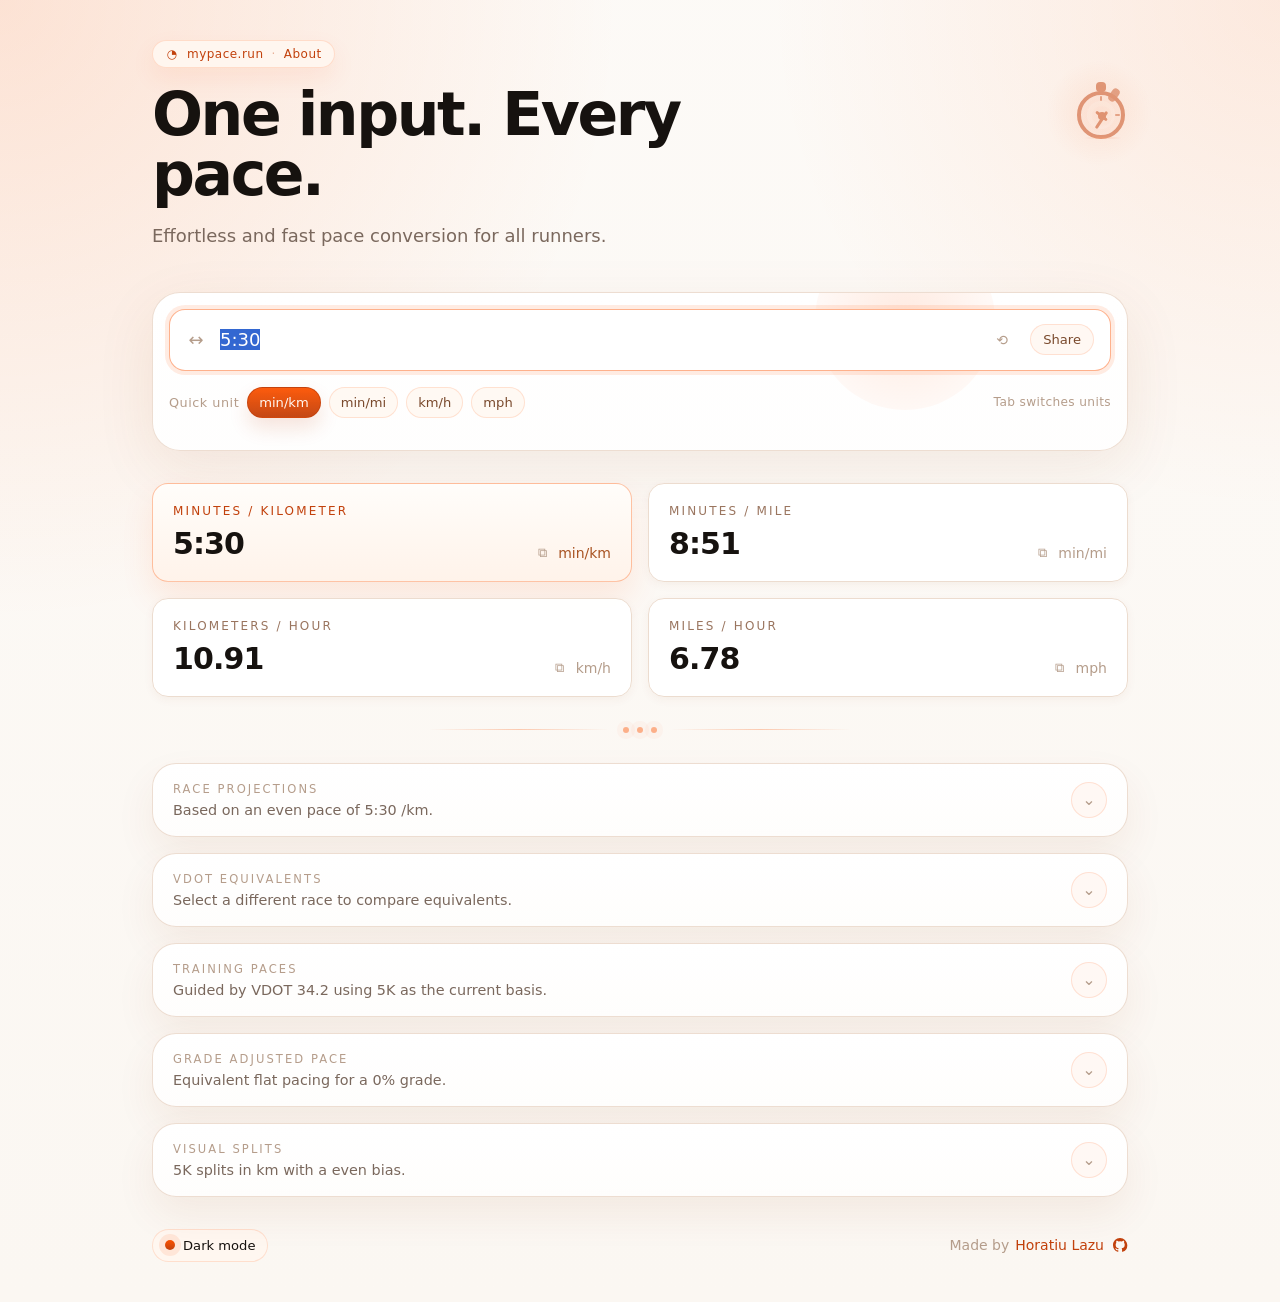
==== index.html @ eaee78c1 "Add some code sanity to the vibecoded app" ====
<!DOCTYPE html>
<html lang="en">
<head>
  <meta charset="UTF-8" />
  <meta name="viewport" content="width=device-width, initial-scale=1.0" />
  <link rel="icon" href="icon.svg" type="image/svg+xml" />
  <link rel="apple-touch-icon" href="icon.svg" />
  <title>mypace.run | Fast, Simple Pace, VDOT, GAP, Splits</title>
  <meta name="description" content="mypace.run is a fast, simple running pace converter with minimal clicks. Instantly calculate min/km, min/mi, km/h, mph, race predictions, VDOT equivalents, grade-adjusted pace, and visual splits." />
  <meta name="keywords" content="mypace.run, running pace converter, pace calculator, vdot calculator, grade adjusted pace, race splits calculator, running speed converter, 5k pace calculator, marathon pace calculator" />
  <meta name="robots" content="index, follow" />
  <meta name="theme-color" content="#fafafa" />
  <meta name="application-name" content="mypace.run" />
  <meta property="og:type" content="website" />
  <meta property="og:title" content="mypace.run | Fast, Simple Pace, VDOT, GAP, Splits" />
  <meta property="og:description" content="mypace.run is a fast, simple running tool with minimal clicks for pace conversion, race predictions, VDOT, grade-adjusted pace, and split tables." />
  <meta property="og:site_name" content="mypace.run" />
  <meta name="twitter:card" content="summary" />
  <meta name="twitter:title" content="mypace.run | Fast, Simple Pace, VDOT, GAP, Splits" />
  <meta name="twitter:description" content="mypace.run is a fast, simple running pace site with minimal clicks for conversions, race predictions, VDOT, grade-adjusted pace, and splits." />
  <script async src="https://www.googletagmanager.com/gtag/js?id=G-VDV3MJDH3T"></script>
  <script>
    window.dataLayer = window.dataLayer || [];
    function gtag(){dataLayer.push(arguments);}
    gtag('js', new Date());

    gtag('config', 'G-VDV3MJDH3T');
  </script>
  <script type="application/ld+json">
    {
      "@context": "https://schema.org",
      "@type": "WebApplication",
      "name": "mypace.run",
      "applicationCategory": "SportsApplication",
      "operatingSystem": "Any",
      "description": "mypace.run is a fast, simple running pace site with minimal clicks for converting pace and speed, projecting race times, comparing VDOT, calculating grade-adjusted pace, and viewing splits.",
      "offers": {
        "@type": "Offer",
        "price": "0",
        "priceCurrency": "USD"
      }
    }
  </script>
    <link rel="stylesheet" href="styles/index.css" />

</head>
<body>
  <div class="page">
    <div class="hero">
      <div class="hero-brand" aria-hidden="true">
        <div class="stopwatch-logo">
          <span class="stopwatch-ring"></span>
          <span class="stopwatch-crown"></span>
          <span class="stopwatch-button"></span>
          <span class="stopwatch-tick"></span>
          <span class="stopwatch-tick" style="transform: rotate(90deg);"></span>
          <span class="stopwatch-hand-long"></span>
          <span class="stopwatch-hand-short"></span>
          <span class="stopwatch-center"></span>
          <span class="stopwatch-base"></span>
        </div>
      </div>

      <div class="badge">
        <span class="badge-icon">◔</span>
        <a class="badge-link" href="index.html">mypace.run</a>
        <span class="badge-separator">·</span>
        <a class="badge-link" href="about.html">About</a>
      </div>

      <h1>One input. Every pace.</h1>
      <p>Effortless and fast pace conversion for all runners.</p>
    </div>

    <div class="input-wrap">
      <div class="panel">
        <div class="panel-inner">
          <div class="input-row">
            <span class="leading-icon">↔</span>
            <input id="paceInput" class="pace-input" value="5:30" placeholder="Type a number. Use the quick unit below to change units." inputmode="text" autocomplete="off" spellcheck="false" />
            <button id="clearBtn" class="ghost-btn" aria-label="Clear input">
              <span class="reset-icon">⟲</span>
            </button>
            <button class="utility-btn" id="shareSetupBtn" type="button">Share</button>
          </div>

          <div class="unit-rail" id="unitRail">
            <span class="unit-rail-label">Quick unit</span>
            <button class="unit-pill" type="button" data-unit-target="minPerKm">min/km</button>
            <button class="unit-pill" type="button" data-unit-target="minPerMile">min/mi</button>
            <button class="unit-pill" type="button" data-unit-target="kmh">km/h</button>
            <button class="unit-pill" type="button" data-unit-target="mph">mph</button>
            <span class="unit-rail-hint" aria-hidden="true">Tab switches units</span>
          </div>

          <div class="helper" id="helperText"></div>
          <div class="recent-wrap" id="recentWrap"></div>
        </div>
      </div>
    </div>

    <div class="results">
      <button class="result-card" data-copy-type="minPerKm">
        <div class="result-label">Minutes / kilometer</div>
        <div class="result-row">
          <div class="result-value" id="value-minPerKm">—</div>
          <div class="result-suffix"><span class="copy-icon">⧉</span><span>min/km</span></div>
        </div>
      </button>

      <button class="result-card" data-copy-type="minPerMile">
        <div class="result-label">Minutes / mile</div>
        <div class="result-row">
          <div class="result-value" id="value-minPerMile">—</div>
          <div class="result-suffix"><span class="copy-icon">⧉</span><span>min/mi</span></div>
        </div>
      </button>

      <button class="result-card" data-copy-type="kmh">
        <div class="result-label">Kilometers / hour</div>
        <div class="result-row">
          <div class="result-value" id="value-kmh">—</div>
          <div class="result-suffix"><span class="copy-icon">⧉</span><span>km/h</span></div>
        </div>
      </button>

      <button class="result-card" data-copy-type="mph">
        <div class="result-label">Miles / hour</div>
        <div class="result-row">
          <div class="result-value" id="value-mph">—</div>
          <div class="result-suffix"><span class="copy-icon">⧉</span><span>mph</span></div>
        </div>
      </button>
    </div>

    <button class="section-divider" id="sectionDivider" type="button" aria-label="Open divider easter egg game">
      <span class="divider-label">Click For A Tiny Challenge</span>
      <div class="section-divider-dots">
        <span></span>
        <span></span>
        <span></span>
      </div>
      <div class="divider-game" id="dividerGame" aria-hidden="true">
        <div class="divider-game-track" id="dividerGameTrack">
          <div class="divider-game-ground"></div>
          <div class="divider-game-runner" id="dividerGameRunner">
            <span class="runner-head"></span>
            <span class="runner-body"></span>
            <span class="runner-arm"></span>
            <span class="runner-leg-front"></span>
            <span class="runner-leg-back"></span>
          </div>
        </div>
        <div class="divider-game-ui">
          <div class="divider-game-hint" id="dividerGameHint">Click or press Enter to jump</div>
          <div class="divider-game-live" id="dividerGameLive">Dodged 0</div>
          <div class="divider-game-score" id="dividerGameScore"></div>
        </div>
      </div>
    </button>

    <details class="projection-panel" id="projectionPanel">
      <summary class="projection-summary">
        <div class="projection-copy">
          <div class="projection-eyebrow">Race Projections</div>
          <div class="projection-subtitle" id="projectionSubtitle">Expand to see 5K, 10K, half-marathon, and marathon estimates.</div>
        </div>
        <span class="panel-chevron" aria-hidden="true">⌄</span>
      </summary>
      <div class="projection-content" id="projectionContent">
        <div class="projection-empty" id="projectionEmpty">Enter a valid pace or speed to generate projected race times.</div>
      </div>
    </details>

    <details class="projection-panel vdot-panel" id="vdotPanel">
      <summary class="projection-summary">
        <div class="projection-copy">
          <div class="projection-eyebrow">VDOT Equivalents</div>
          <div class="projection-subtitle" id="vdotSubtitle">Choose a race below to treat the current input as that race pace.</div>
        </div>
        <span class="panel-chevron" aria-hidden="true">⌄</span>
      </summary>
      <div class="projection-content" id="vdotContent">
        <div class="projection-empty">Enter a valid pace or speed to unlock VDOT equivalents.</div>
      </div>
    </details>

    <details class="projection-panel vdot-panel" id="trainingPanel">
      <summary class="projection-summary">
        <div class="projection-copy">
          <div class="projection-eyebrow">Training Paces</div>
          <div class="projection-subtitle" id="trainingSubtitle">VDOT-based training pace bands for everyday workouts.</div>
        </div>
        <span class="panel-chevron" aria-hidden="true">⌄</span>
      </summary>
      <div class="section-body" id="trainingContent">
        <div class="projection-empty">Enter a valid pace or speed to unlock training paces.</div>
      </div>
    </details>

    <details class="projection-panel vdot-panel" id="gapPanel">
      <summary class="projection-summary">
        <div class="projection-copy">
          <div class="projection-eyebrow">Grade Adjusted Pace</div>
          <div class="projection-subtitle" id="gapSubtitle">Adjust the grade to see the equivalent flat pace across units.</div>
        </div>
        <span class="panel-chevron" aria-hidden="true">⌄</span>
      </summary>
      <div class="section-body">
        <div class="table-toolbar">
          <label class="mini-input">Grade %
            <input id="gapGradeInput" type="number" step="0.5" min="-15" max="15" value="0" />
          </label>
          <div class="toggle-row" id="gapPresetRow"></div>
        </div>
        <div class="table-wrap" id="gapTableWrap">
          <div class="projection-empty">Enter a valid pace or speed to unlock grade-adjusted pacing.</div>
        </div>
      </div>
    </details>

    <details class="projection-panel vdot-panel" id="splitsPanel">
      <summary class="projection-summary">
        <div class="projection-copy">
          <div class="projection-eyebrow">Visual Splits</div>
          <div class="projection-subtitle" id="splitsSubtitle">Choose a distance to view consistent split breakdowns.</div>
        </div>
        <span class="panel-chevron" aria-hidden="true">⌄</span>
      </summary>
      <div class="section-body">
        <div class="table-toolbar">
          <div class="toggle-row" id="splitToggleRow"></div>
          <label class="slider-control">
            <div class="slider-header">
              <span>Split Bias</span>
              <span id="splitBiasValue">Even</span>
            </div>
            <input id="splitBiasInput" class="slider-range" type="range" min="-20" max="20" step="1" value="0" />
            <div class="slider-scale">
              <span>Negative</span>
              <span class="slider-label">Even</span>
              <span>Positive</span>
            </div>
          </label>
        </div>
        <div class="table-wrap" id="splitsTableWrap">
          <div class="projection-empty">Enter a valid pace or speed to unlock split tables.</div>
        </div>
      </div>
    </details>

    <div class="footer">
      <button class="theme-toggle" id="themeToggleBtn" type="button" aria-pressed="false">
        <span class="theme-toggle-dot" aria-hidden="true"></span>
        <span id="themeToggleLabel">Dark mode</span>
      </button>
      <div class="footer-right">
        <span id="copiedState">Made by</span>
        <a class="footer-link" href="https://github.com/MathBunny/mypace-run" target="_blank" rel="noreferrer">
          <span>Horatiu Lazu</span>
          <span class="footer-icon" aria-hidden="true">
            <svg viewBox="0 0 24 24" fill="currentColor" role="img" aria-hidden="true">
              <path d="M12 1.5C6.2 1.5 1.5 6.3 1.5 12.2c0 4.7 3 8.7 7.2 10.1.5.1.7-.2.7-.5v-2c-2.9.6-3.5-1.2-3.5-1.2-.5-1.2-1.1-1.6-1.1-1.6-.9-.6.1-.6.1-.6 1 .1 1.6 1 1.6 1 .9 1.5 2.4 1.1 3 .8.1-.7.4-1.1.7-1.4-2.3-.3-4.7-1.2-4.7-5.2 0-1.2.4-2.2 1-3-.1-.3-.4-1.4.1-2.8 0 0 .9-.3 3 .9a10.1 10.1 0 0 1 5.4 0c2.1-1.2 3-.9 3-.9.5 1.4.2 2.5.1 2.8.7.8 1 1.8 1 3 0 4-2.4 4.9-4.7 5.2.4.3.7 1 .7 2v3c0 .3.2.6.7.5a10.7 10.7 0 0 0 7.2-10.1C22.5 6.3 17.8 1.5 12 1.5Z" />
            </svg>
          </span>
        </a>
      </div>
    </div>
  </div>

    <script src="scripts/index.js"></script>

</body>
</html>
---- styles/index.css ----
:root {
      --bg: #fbf7f2;
      --card: rgba(255, 255, 255, 0.94);
      --card-solid: #ffffff;
      --border: #ecdccf;
      --text: #16120f;
      --muted: #7a685d;
      --muted-light: #b59d8b;
      --accent: #fc5200;
      --accent-strong: #c2410c;
      --accent-soft: #fff1e7;
      --danger-soft: #fff2f2;
      --danger-border: #f0b7b7;
      --danger-text: #b34b4b;
      --shadow: 0 18px 60px rgba(143, 63, 18, 0.09);
    }

    html[data-theme="dark"] {
      --bg: #07111f;
      --card: rgba(12, 23, 40, 0.9);
      --card-solid: #0f1b2d;
      --border: #233650;
      --text: #edf4ff;
      --muted: #9bb0cc;
      --muted-light: #6f88ab;
      --accent: #4da3ff;
      --accent-strong: #82c0ff;
      --accent-soft: rgba(77, 163, 255, 0.12);
      --accent-warm: #d97706;
      --accent-warm-strong: #f59e0b;
      --danger-soft: rgba(108, 31, 54, 0.32);
      --danger-border: #7a3652;
      --danger-text: #ffb8c8;
      --shadow: 0 24px 60px rgba(0, 5, 18, 0.38);
    }

    * {
      box-sizing: border-box;
    }

    html, body {
      margin: 0;
      padding: 0;
      background:
        radial-gradient(circle at top left, color-mix(in srgb, var(--accent) 14%, transparent), transparent 34%),
        radial-gradient(circle at top right, color-mix(in srgb, var(--accent) 10%, transparent), transparent 28%),
        linear-gradient(180deg, color-mix(in srgb, var(--bg) 65%, white) 0%, var(--bg) 100%);
      color: var(--text);
      font-family: Inter, ui-sans-serif, system-ui, -apple-system, BlinkMacSystemFont, "Segoe UI", sans-serif;
    }

    button,
    input,
    summary {
      font: inherit;
    }

    .page {
      position: relative;
      min-height: 100vh;
      max-width: 64rem;
      margin: 0 auto;
      display: flex;
      flex-direction: column;
      padding: 40px 24px;
    }

    .hero {
      margin-bottom: 40px;
      opacity: 0;
      transform: translateY(10px);
      animation: fadeUp 0.35s ease forwards;
    }

    .hero-brand {
      position: absolute;
      top: 18px;
      right: -26px;
      display: inline-flex;
      align-items: center;
      justify-content: center;
      width: 110px;
      height: 110px;
      margin-bottom: 0;
      background: radial-gradient(circle at 50% 50%, rgba(252, 82, 0, 0.08), rgba(252, 82, 0, 0) 68%);
      pointer-events: none;
      z-index: 0;
    }

    .stopwatch-logo {
      position: relative;
      width: 68px;
      height: 68px;
      color: var(--accent-strong);
      transform: translate(2px, 2px);
      opacity: 0.5;
    }

    .stopwatch-ring {
      position: absolute;
      inset: 10px;
      border-radius: 999px;
      border: 4px solid currentColor;
      box-shadow: inset 0 0 0 6px rgba(252, 82, 0, 0.05);
    }

    .stopwatch-crown,
    .stopwatch-button,
    .stopwatch-hand-long,
    .stopwatch-hand-short,
    .stopwatch-center,
    .stopwatch-base {
      position: absolute;
      border-radius: 999px;
      background: currentColor;
      transform-origin: center center;
    }

    .stopwatch-crown {
      top: 1px;
      left: 29px;
      width: 10px;
      height: 10px;
      border-radius: 4px;
    }

    .stopwatch-button {
      top: 7px;
      left: 43px;
      width: 8px;
      height: 14px;
      border-radius: 4px;
      transform: rotate(35deg);
      opacity: 0.86;
    }

    .stopwatch-hand-long {
      top: 29px;
      left: 33px;
      width: 3px;
      height: 20px;
      border-radius: 999px;
      transform: rotate(34deg);
      animation: stopwatchSweepLong 18s linear infinite;
    }

    .stopwatch-hand-short {
      top: 28px;
      left: 33px;
      width: 3px;
      height: 14px;
      border-radius: 999px;
      transform: rotate(-52deg);
      animation: stopwatchSweepShort 60s linear infinite;
    }

    .stopwatch-center {
      top: 31px;
      left: 31px;
      width: 8px;
      height: 8px;
      border-radius: 999px;
      box-shadow: 0 0 0 6px rgba(252, 82, 0, 0.035);
    }

    .stopwatch-base {
      left: 17px;
      right: 13px;
      bottom: 10px;
      height: 2px;
      background: linear-gradient(90deg, rgba(252, 82, 0, 0), rgba(252, 82, 0, 0.28), rgba(252, 82, 0, 0));
    }

    .stopwatch-tick {
      position: absolute;
      top: 15px;
      left: 33px;
      width: 2px;
      height: 5px;
      border-radius: 999px;
      background: currentColor;
      transform-origin: center 19px;
      opacity: 0.82;
    }

    .badge {
      display: inline-flex;
      align-items: center;
      gap: 8px;
      margin-bottom: 16px;
      border: 1px solid rgba(252, 82, 0, 0.16);
      background: rgba(255, 247, 240, 0.92);
      color: var(--accent-strong);
      border-radius: 999px;
      padding: 6px 12px;
      font-size: 12px;
      letter-spacing: 0.04em;
      box-shadow: 0 10px 24px rgba(252, 82, 0, 0.08);
      backdrop-filter: blur(12px);
    }

    .badge-link {
      color: inherit;
      text-decoration: none;
    }

    .badge-link:hover {
      color: var(--accent);
    }

    .badge-separator {
      color: rgba(194, 65, 12, 0.38);
    }

    .badge-icon {
      width: 14px;
      height: 14px;
      display: inline-flex;
      align-items: center;
      justify-content: center;
      font-size: 12px;
    }

    h1 {
      max-width: 42rem;
      margin: 0;
      font-size: clamp(2.5rem, 7vw, 3.75rem);
      line-height: 1;
      letter-spacing: -0.04em;
      font-weight: 600;
      color: var(--text);
    }

    .hero p {
      margin: 16px 0 0;
      max-width: 36rem;
      font-size: clamp(1rem, 2.5vw, 1.125rem);
      line-height: 1.75;
      color: var(--muted);
    }

    .input-wrap {
      margin-bottom: 32px;
      opacity: 0;
      transform: translateY(14px);
      animation: fadeUp 0.35s ease 0.05s forwards;
    }

    .panel {
      position: relative;
      overflow: hidden;
      background: linear-gradient(180deg, color-mix(in srgb, var(--card-solid) 94%, white), color-mix(in srgb, var(--card-solid) 88%, var(--bg)));
      border: 1px solid rgba(236, 220, 207, 0.95);
      border-radius: 28px;
      padding: 16px;
      box-shadow: var(--shadow);
    }

    .panel::after {
      content: "";
      position: absolute;
      inset: -40% auto auto 68%;
      width: 180px;
      height: 180px;
      border-radius: 999px;
      background: radial-gradient(circle, rgba(252, 82, 0, 0.12), rgba(252, 82, 0, 0));
      pointer-events: none;
    }

    .panel-inner {
      position: relative;
      display: flex;
      flex-direction: column;
      gap: 16px;
      z-index: 1;
    }

    .utility-btn {
      border: 1px solid rgba(252, 82, 0, 0.14);
      background: rgba(255, 247, 240, 0.78);
      color: #7a4a2d;
      border-radius: 999px;
      padding: 7px 12px;
      font-size: 0.82rem;
      cursor: pointer;
      transition: transform 0.15s ease, background 0.15s ease, border-color 0.15s ease, color 0.15s ease, box-shadow 0.15s ease;
      white-space: nowrap;
    }

    .utility-btn:hover {
      transform: translateY(-1px);
      background: rgba(255, 236, 224, 0.96);
    }

    .utility-btn.is-copied {
      background: linear-gradient(180deg, #ffffff, #fff1e7);
      border-color: rgba(252, 82, 0, 0.42);
      box-shadow: 0 14px 28px rgba(252, 82, 0, 0.14);
      color: var(--accent-strong);
    }

    .input-row {
      display: flex;
      align-items: center;
      gap: 12px;
      border: 1px solid var(--border);
      border-radius: 16px;
      padding: 12px 16px;
      background: rgba(255, 255, 255, 0.78);
      transition: border-color 0.15s ease, box-shadow 0.15s ease, background 0.15s ease;
    }

    .input-row:focus-within {
      border-color: rgba(252, 82, 0, 0.45);
      box-shadow: 0 0 0 4px rgba(252, 82, 0, 0.11);
      background: #ffffff;
    }

    html[data-theme="dark"] .input-row {
      border-color: rgba(130, 192, 255, 0.16);
      background: linear-gradient(180deg, rgba(11, 22, 38, 0.94), rgba(16, 31, 52, 0.9));
      box-shadow: inset 0 1px 0 rgba(255, 255, 255, 0.02);
    }

    html[data-theme="dark"] .input-row:focus-within {
      border-color: rgba(245, 158, 11, 0.34);
      box-shadow: 0 0 0 4px rgba(245, 158, 11, 0.1);
      background: linear-gradient(180deg, rgba(13, 26, 45, 0.98), rgba(22, 39, 64, 0.94));
    }

    html[data-theme="dark"] .pace-input {
      color: #f3f8ff;
    }

    html[data-theme="dark"] .pace-input::placeholder {
      color: #7f97ba;
    }

    html[data-theme="dark"] .leading-icon,
    html[data-theme="dark"] .reset-icon {
      color: #7e96b8;
    }

    html[data-theme="dark"] .ghost-btn:hover {
      background: rgba(77, 163, 255, 0.12);
    }

    .leading-icon,
    .copy-icon,
    .reset-icon,
    .panel-chevron {
      color: var(--muted-light);
      flex-shrink: 0;
      display: inline-flex;
      align-items: center;
      justify-content: center;
    }

    .leading-icon {
      width: 20px;
      height: 20px;
      font-size: 18px;
    }

    .reset-icon {
      width: 16px;
      height: 16px;
      font-size: 14px;
    }

    .copy-icon {
      width: 16px;
      height: 16px;
      font-size: 13px;
    }

    .pace-input {
      width: 100%;
      min-width: 0;
      border: 0;
      outline: 0;
      background: transparent;
      font-size: 1.125rem;
      color: var(--text);
    }

    .pace-input::placeholder {
      color: var(--muted-light);
    }

    .ghost-btn {
      width: 36px;
      height: 36px;
      border: 0;
      border-radius: 999px;
      background: transparent;
      cursor: pointer;
      display: inline-flex;
      align-items: center;
      justify-content: center;
      transition: background 0.15s ease;
    }

    .ghost-btn:hover {
      background: var(--accent-soft);
    }

    .unit-rail {
      display: flex;
      flex-wrap: wrap;
      gap: 8px;
      align-items: center;
    }

    .unit-rail-label {
      font-size: 0.8rem;
      color: var(--muted-light);
      letter-spacing: 0.04em;
    }

    .unit-pill {
      border: 1px solid rgba(252, 82, 0, 0.14);
      background: rgba(255, 247, 240, 0.76);
      color: #7a4a2d;
      border-radius: 999px;
      padding: 7px 11px;
      font-size: 0.82rem;
      cursor: pointer;
      transition: transform 0.15s ease, background 0.15s ease, border-color 0.15s ease, color 0.15s ease;
    }

    .unit-pill:hover {
      transform: translateY(-1px);
      background: rgba(255, 236, 224, 0.96);
    }

    .unit-pill.is-active {
      background: linear-gradient(180deg, rgba(252, 82, 0, 0.95), rgba(194, 65, 12, 0.96));
      color: #fff7f2;
      border-color: rgba(194, 65, 12, 0.72);
      box-shadow: 0 10px 20px rgba(194, 65, 12, 0.14);
    }

    .unit-rail-hint {
      display: none;
      margin-left: auto;
      font-size: 0.76rem;
      color: var(--muted-light);
      letter-spacing: 0.03em;
      white-space: nowrap;
    }

    .chips {
      display: flex;
      flex-wrap: wrap;
      gap: 8px;
    }

    .chip {
      border: 1px solid rgba(252, 82, 0, 0.14);
      background: rgba(255, 247, 240, 0.86);
      color: #7a4a2d;
      border-radius: 999px;
      padding: 6px 12px;
      font-size: 0.875rem;
      cursor: pointer;
      transition: background 0.15s ease, transform 0.15s ease;
    }

    .chip:hover {
      background: rgba(255, 236, 224, 0.96);
      transform: translateY(-1px);
    }

    .helper {
      font-size: 0.875rem;
      color: var(--muted);
    }

    .recent-wrap {
      display: flex;
      flex-wrap: wrap;
      gap: 8px;
      align-items: center;
    }

    .recent-wrap:empty {
      display: none;
    }

    .recent-label {
      font-size: 0.76rem;
      text-transform: uppercase;
      letter-spacing: 0.14em;
      color: var(--muted-light);
    }

    .recent-chip {
      border: 1px solid rgba(252, 82, 0, 0.12);
      background: rgba(255, 255, 255, 0.72);
      color: #7a4a2d;
      border-radius: 999px;
      padding: 6px 11px;
      font-size: 0.8rem;
      cursor: pointer;
      transition: background 0.15s ease, transform 0.15s ease, border-color 0.15s ease;
    }

    .recent-chip:hover {
      background: rgba(255, 241, 231, 0.96);
      transform: translateY(-1px);
      border-color: rgba(252, 82, 0, 0.2);
    }

    .recent-clear {
      margin-left: auto;
      border: 1px solid rgba(252, 82, 0, 0.12);
      background: transparent;
      color: var(--muted-light);
      border-radius: 999px;
      padding: 6px 10px;
      font-size: 0.76rem;
      cursor: pointer;
      transition: background 0.15s ease, color 0.15s ease, border-color 0.15s ease;
    }

    .recent-clear:hover {
      background: rgba(255, 241, 231, 0.96);
      color: var(--accent-strong);
      border-color: rgba(252, 82, 0, 0.22);
    }

    .results {
      display: grid;
      gap: 16px;
      grid-template-columns: repeat(2, minmax(0, 1fr));
      margin-bottom: 0;
    }

    .section-divider {
      position: relative;
      display: flex;
      align-items: center;
      justify-content: center;
      gap: 14px;
      padding: 30px 0 26px;
      color: rgba(188, 143, 115, 0.9);
      border: 0;
      width: 100%;
      background: transparent;
      cursor: pointer;
    }

    .section-divider::before,
    .section-divider::after {
      content: "";
      flex: 1;
      max-width: 180px;
      height: 1px;
      background: linear-gradient(90deg, rgba(252, 82, 0, 0), rgba(252, 82, 0, 0.28), rgba(252, 82, 0, 0));
    }

    .section-divider-dots {
      display: inline-flex;
      align-items: center;
      gap: 8px;
    }

    .section-divider-dots span {
      width: 6px;
      height: 6px;
      border-radius: 999px;
      background: rgba(252, 82, 0, 0.44);
      box-shadow: 0 0 0 6px rgba(252, 82, 0, 0.03);
      animation: dividerPulse 2.8s ease-in-out infinite;
    }

    .section-divider-dots span:nth-child(2) {
      animation-delay: 0.25s;
    }

    .section-divider-dots span:nth-child(3) {
      animation-delay: 0.5s;
    }

    .section-divider:hover .section-divider-dots span {
      background: rgba(194, 65, 12, 0.52);
    }

    .divider-label {
      display: none;
    }

    .section-divider:focus-visible {
      outline: none;
    }

    .section-divider.is-game::before,
    .section-divider.is-game::after,
    .section-divider.is-game .section-divider-dots,
    .section-divider.is-game .divider-label {
      opacity: 0;
      transition: opacity 0.18s ease;
    }

    .divider-game {
      position: absolute;
      inset: 0;
      display: none;
      align-items: center;
      justify-content: center;
      border-radius: 18px;
      overflow: hidden;
      background: linear-gradient(180deg, rgba(255, 249, 244, 0.96), rgba(255, 241, 231, 0.98));
      box-shadow: inset 0 0 0 1px rgba(252, 82, 0, 0.12);
    }

    .section-divider.is-game {
      min-height: 138px;
      padding: 46px 0 42px;
    }

    .section-divider.is-game .divider-game {
      display: flex;
    }

    .divider-game-track {
      position: absolute;
      inset: 16px 0 14px;
      overflow: hidden;
    }

    .divider-game-track::before,
    .divider-game-track::after {
      content: "";
      position: absolute;
      left: 0;
      right: 0;
      height: 1px;
      background: linear-gradient(90deg, rgba(252, 82, 0, 0), rgba(252, 82, 0, 0.24), rgba(252, 82, 0, 0));
    }

    .divider-game-track::before {
      top: 18px;
    }

    .divider-game-track::after {
      bottom: 16px;
    }

    .divider-game-ground {
      position: absolute;
      left: 0;
      right: 0;
      bottom: 24px;
      height: 2px;
      background: linear-gradient(90deg, rgba(252, 82, 0, 0), rgba(252, 82, 0, 0.4), rgba(252, 82, 0, 0));
    }

    .divider-game-runner {
      position: absolute;
      bottom: 26px;
      left: 56px;
      width: 28px;
      height: 28px;
      color: rgba(194, 65, 12, 0.96);
      will-change: transform;
      filter: drop-shadow(0 8px 12px rgba(194, 65, 12, 0.16));
    }

    .divider-game-runner .runner-head {
      position: absolute;
      top: 1px;
      left: 15px;
      width: 7px;
      height: 7px;
      border-radius: 999px;
      background: currentColor;
    }

    .divider-game-runner .runner-body,
    .divider-game-runner .runner-arm,
    .divider-game-runner .runner-leg-front,
    .divider-game-runner .runner-leg-back {
      position: absolute;
      border-radius: 999px;
      background: currentColor;
      transform-origin: left center;
    }

    .divider-game-runner .runner-body {
      top: 8px;
      left: 10px;
      width: 11px;
      height: 3px;
      transform: rotate(-28deg);
    }

    .divider-game-runner .runner-arm {
      top: 11px;
      left: 7px;
      width: 10px;
      height: 2px;
      transform: rotate(24deg);
      opacity: 0.9;
    }

    .divider-game-runner .runner-leg-front {
      top: 16px;
      left: 13px;
      width: 12px;
      height: 3px;
      transform: rotate(30deg);
    }

    .divider-game-runner .runner-leg-back {
      top: 17px;
      left: 7px;
      width: 10px;
      height: 3px;
      transform: rotate(-40deg);
      opacity: 0.84;
    }

    .divider-game-ball {
      position: absolute;
      width: 14px;
      height: 14px;
      border-radius: 999px;
      background: radial-gradient(circle at 35% 35%, rgba(255,255,255,0.86), rgba(255,255,255,0.22) 28%, rgba(252, 82, 0, 0.82) 29%, rgba(194, 65, 12, 0.95));
      box-shadow: 0 10px 20px rgba(194, 65, 12, 0.14);
      will-change: transform;
    }

    .divider-game-ui {
      position: absolute;
      inset: 0;
      pointer-events: none;
    }

    .divider-game-hint,
    .divider-game-score,
    .divider-game-live {
      position: absolute;
      left: 50%;
      transform: translateX(-50%);
      padding: 8px 12px;
      border-radius: 999px;
      background: rgba(255, 252, 248, 0.88);
      border: 1px solid rgba(252, 82, 0, 0.12);
      color: #7a4a2d;
      backdrop-filter: blur(8px);
      box-shadow: 0 12px 22px rgba(252, 82, 0, 0.06);
      white-space: nowrap;
    }

    .divider-game-hint {
      top: 10px;
      font-size: 0.76rem;
      letter-spacing: 0.04em;
    }

    .divider-game-live {
      top: 10px;
      right: 18px;
      left: auto;
      transform: none;
      font-size: 0.76rem;
    }

    .divider-game-score {
      top: 50%;
      opacity: 0;
      transform: translate(-50%, -50%) translateY(8px);
      transition: opacity 0.22s ease, transform 0.22s ease;
      font-size: 0.84rem;
    }

    .divider-game-score.is-visible {
      opacity: 1;
      transform: translate(-50%, -50%) translateY(0);
    }

    .result-card {
      width: 100%;
      text-align: left;
      border: 1px solid var(--border);
      background: var(--card);
      backdrop-filter: blur(10px);
      border-radius: 1rem;
      box-shadow: 0 3px 10px rgba(143, 63, 18, 0.05);
      padding: 20px;
      cursor: pointer;
      transition: transform 0.15s ease, box-shadow 0.15s ease, background 0.15s ease;
    }

    .result-card:hover {
      transform: translateY(-2px);
      background: linear-gradient(180deg, #ffffff, #fff8f4);
      box-shadow: 0 18px 34px rgba(252, 82, 0, 0.08);
    }

    .result-card:active {
      transform: scale(0.99);
    }

    .result-card.is-copied {
      background: linear-gradient(180deg, #ffffff, #fff1e7);
      border-color: rgba(252, 82, 0, 0.42);
      box-shadow: 0 18px 34px rgba(252, 82, 0, 0.14);
    }

    .result-card.is-active-unit {
      border-color: rgba(252, 82, 0, 0.34);
      background: linear-gradient(180deg, #fffdfa, #fff3ea);
      box-shadow: 0 16px 32px rgba(252, 82, 0, 0.1);
    }

    .result-card.is-active-unit .result-label {
      color: var(--accent-strong);
    }

    .result-card.is-active-unit .result-suffix {
      color: #a95322;
    }

    html[data-theme="dark"] .unit-pill {
      border-color: rgba(245, 158, 11, 0.18);
      background: rgba(20, 34, 55, 0.88);
      color: #d9e8ff;
    }

    html[data-theme="dark"] .unit-pill:hover {
      background: rgba(28, 46, 74, 0.96);
      color: #f8fbff;
    }

    html[data-theme="dark"] .unit-pill.is-active {
      background: linear-gradient(180deg, rgba(245, 158, 11, 0.92), rgba(180, 83, 9, 0.95));
      color: #fff8ec;
      border-color: rgba(245, 158, 11, 0.52);
      box-shadow: 0 12px 24px rgba(180, 83, 9, 0.24);
    }

    html[data-theme="dark"] .result-card.is-active-unit {
      border-color: rgba(245, 158, 11, 0.34);
      background: linear-gradient(180deg, rgba(23, 37, 61, 0.98), rgba(53, 30, 9, 0.86));
      box-shadow: 0 18px 34px rgba(180, 83, 9, 0.16);
    }

    html[data-theme="dark"] .result-card.is-active-unit .result-label {
      color: #f6b34d;
    }

    html[data-theme="dark"] .result-card.is-active-unit .result-suffix {
      color: #f2c47a;
    }

    .result-label {
      margin-bottom: 8px;
      font-size: 0.75rem;
      text-transform: uppercase;
      letter-spacing: 0.18em;
      color: #9a755f;
    }

    .result-row {
      display: flex;
      align-items: flex-end;
      justify-content: space-between;
      gap: 16px;
    }

    .result-value {
      font-size: clamp(1.5rem, 4vw, 1.875rem);
      font-weight: 600;
      letter-spacing: -0.03em;
      color: var(--text);
      word-break: break-word;
    }

    .result-suffix {
      display: flex;
      align-items: center;
      gap: 8px;
      font-size: 0.875rem;
      color: var(--muted-light);
      white-space: nowrap;
    }

    .projection-panel {
      margin-top: 4px;
      border: 1px solid rgba(236, 220, 207, 0.95);
      border-radius: 24px;
      background: linear-gradient(180deg, color-mix(in srgb, var(--card-solid) 94%, white), color-mix(in srgb, var(--card-solid) 78%, var(--bg)));
      box-shadow: 0 18px 40px rgba(143, 63, 18, 0.07);
      overflow: hidden;
      opacity: 0;
      transform: translateY(14px);
      animation: fadeUp 0.35s ease 0.1s forwards;
    }

    .projection-panel.is-animating {
      overflow: clip;
    }

    .projection-summary {
      list-style: none;
      display: flex;
      align-items: center;
      justify-content: space-between;
      gap: 16px;
      padding: 18px 20px;
      cursor: pointer;
    }

    .projection-summary:focus-visible {
      outline: none;
    }

    .projection-summary::-webkit-details-marker {
      display: none;
    }

    .projection-copy {
      display: flex;
      flex-direction: column;
      gap: 6px;
    }

    .projection-eyebrow {
      font-size: 0.72rem;
      text-transform: uppercase;
      letter-spacing: 0.18em;
      color: var(--muted-light);
    }

    .projection-subtitle {
      font-size: 0.9rem;
      color: var(--muted);
    }

    .panel-chevron {
      width: 36px;
      height: 36px;
      border-radius: 999px;
      border: 1px solid rgba(252, 82, 0, 0.14);
      background: rgba(255, 248, 243, 0.92);
      transition: transform 0.2s ease, background 0.15s ease;
    }

    .projection-panel[open] .panel-chevron {
      transform: rotate(180deg);
      background: #fff4ec;
    }

    .projection-content {
      padding: 0 20px 20px;
      display: grid;
      gap: 12px;
      grid-template-columns: repeat(2, minmax(0, 1fr));
    }

    .projection-card {
      width: 100%;
      border: 1px solid rgba(236, 220, 207, 0.95);
      border-radius: 18px;
      padding: 16px;
      background: color-mix(in srgb, var(--card-solid) 90%, transparent);
      min-height: 100px;
      display: flex;
      flex-direction: column;
      justify-content: space-between;
      gap: 12px;
      text-align: left;
      cursor: pointer;
      transition: transform 0.15s ease, box-shadow 0.15s ease, background 0.15s ease;
    }

    .projection-card:hover {
      transform: translateY(-2px);
      box-shadow: 0 18px 34px rgba(252, 82, 0, 0.08);
      background: linear-gradient(180deg, #ffffff, #fff8f4);
    }

    .projection-card.is-copied {
      border-color: rgba(252, 82, 0, 0.42);
      background: linear-gradient(180deg, #ffffff, #fff1e7);
      box-shadow: 0 18px 34px rgba(252, 82, 0, 0.14);
    }

    .projection-card.is-record-fast {
      border-color: var(--danger-border);
      background: linear-gradient(180deg, #ffffff, var(--danger-soft));
      box-shadow: 0 14px 26px rgba(179, 75, 75, 0.09);
    }

    .vdot-panel {
      margin-top: 16px;
    }

    .vdot-card {
      width: 100%;
      border: 1px solid rgba(236, 220, 207, 0.95);
      border-radius: 18px;
      padding: 16px;
      background: color-mix(in srgb, var(--card-solid) 90%, transparent);
      min-height: 110px;
      display: flex;
      flex-direction: column;
      justify-content: space-between;
      gap: 12px;
      text-align: left;
      cursor: pointer;
      transition: transform 0.15s ease, box-shadow 0.15s ease, border-color 0.15s ease, background 0.15s ease;
    }

    .vdot-card:hover {
      transform: translateY(-2px);
      box-shadow: 0 18px 34px rgba(252, 82, 0, 0.08);
      background: linear-gradient(180deg, #ffffff, #fff8f4);
    }

    .vdot-card.is-selected {
      border-color: rgba(194, 65, 12, 0.72);
      background: linear-gradient(180deg, rgba(252, 82, 0, 0.95), rgba(194, 65, 12, 0.96));
      box-shadow: 0 22px 42px rgba(194, 65, 12, 0.22);
    }

    .vdot-card.is-selected .projection-distance,
    .vdot-card.is-selected .projection-time {
      color: #f8fafc;
    }

    .vdot-card.is-selected .projection-distance {
      color: rgba(248, 250, 252, 0.72);
    }

    .vdot-tag {
      font-size: 0.8rem;
      color: var(--muted);
    }

    .vdot-card.is-selected .vdot-tag {
      color: rgba(248, 250, 252, 0.78);
    }

    .vdot-card.is-selected .vdot-estimated,
    .vdot-card.is-selected .projection-copy-hint {
      color: rgba(248, 250, 252, 0.78);
    }

    .projection-distance {
      font-size: 0.8rem;
      text-transform: uppercase;
      letter-spacing: 0.16em;
      color: #bc8f73;
    }

    .projection-time {
      font-size: clamp(1.25rem, 3vw, 1.6rem);
      font-weight: 600;
      letter-spacing: -0.03em;
      color: var(--accent-strong);
    }

    .projection-meta {
      display: flex;
      align-items: baseline;
      justify-content: space-between;
      gap: 12px;
    }

    .projection-copy-hint {
      display: flex;
      align-items: center;
      gap: 8px;
      font-size: 0.82rem;
      color: var(--muted-light);
      white-space: nowrap;
    }

    .vdot-estimated {
      margin-bottom: 6px;
      font-size: 0.72rem;
      font-weight: 600;
      letter-spacing: 0.08em;
      text-transform: uppercase;
      color: #d96b2d;
    }

    .vdot-estimated sup {
      font-size: 0.9em;
    }

    .record-notice {
      font-size: 0.78rem;
      color: var(--danger-text);
      letter-spacing: 0.01em;
    }

    .projection-empty {
      grid-column: 1 / -1;
      padding: 18px;
      border: 1px dashed rgba(252, 82, 0, 0.24);
      border-radius: 18px;
      color: var(--muted);
      background: rgba(255, 249, 245, 0.82);
    }

    .section-body {
      padding: 0 20px 20px;
      display: flex;
      flex-direction: column;
      gap: 16px;
    }

    .training-grid {
      display: grid;
      gap: 12px;
      grid-template-columns: repeat(2, minmax(0, 1fr));
    }

    .training-card {
      border: 1px solid rgba(236, 220, 207, 0.95);
      border-radius: 18px;
      padding: 16px;
      background: rgba(255, 255, 255, 0.9);
      display: flex;
      flex-direction: column;
      gap: 10px;
      min-height: 108px;
      transition: transform 0.15s ease, box-shadow 0.15s ease, background 0.15s ease;
    }

    .training-card:hover {
      transform: translateY(-2px);
      box-shadow: 0 18px 34px rgba(252, 82, 0, 0.08);
      background: linear-gradient(180deg, #ffffff, #fff8f4);
    }

    .training-label {
      font-size: 0.74rem;
      text-transform: uppercase;
      letter-spacing: 0.16em;
      color: #bc8f73;
    }

    .training-pace {
      font-size: clamp(1.15rem, 2.8vw, 1.45rem);
      font-weight: 600;
      color: #8f3f12;
      letter-spacing: -0.03em;
    }

    .training-meta {
      font-size: 0.84rem;
      color: var(--muted);
      line-height: 1.55;
    }

    .table-toolbar {
      display: flex;
      align-items: center;
      justify-content: space-between;
      gap: 12px;
      flex-wrap: wrap;
    }

    .mini-input {
      display: inline-flex;
      align-items: center;
      gap: 10px;
      padding: 10px 14px;
      border-radius: 999px;
      border: 1px solid rgba(252, 82, 0, 0.14);
      background: rgba(255, 247, 240, 0.86);
      color: var(--text);
      font-size: 0.88rem;
    }

    html[data-theme="dark"] .mini-input,
    html[data-theme="dark"] .mini-input input {
      color: #0f2744;
    }

    .mini-input input {
      width: 84px;
      border: 0;
      outline: 0;
      background: transparent;
      color: var(--text);
      text-align: right;
    }

    .slider-control {
      display: flex;
      flex-direction: column;
      gap: 8px;
      min-width: min(100%, 340px);
      padding: 12px 14px;
      border-radius: 18px;
      border: 1px solid rgba(252, 82, 0, 0.14);
      background: color-mix(in srgb, var(--card-solid) 86%, transparent);
    }

    .slider-header {
      display: flex;
      align-items: center;
      justify-content: space-between;
      gap: 12px;
      font-size: 0.88rem;
      color: var(--text);
    }

    .slider-label {
      color: var(--muted);
      font-size: 0.82rem;
    }

    .slider-range {
      width: 100%;
      accent-color: var(--accent);
    }

    .slider-scale {
      display: flex;
      justify-content: space-between;
      gap: 12px;
      font-size: 0.76rem;
      color: var(--muted-light);
    }

    .toggle-row {
      display: flex;
      gap: 8px;
      flex-wrap: wrap;
    }

    .toggle-btn {
      border: 1px solid rgba(252, 82, 0, 0.14);
      background: rgba(255, 247, 240, 0.82);
      color: var(--text);
      border-radius: 999px;
      padding: 8px 14px;
      font-size: 0.88rem;
      cursor: pointer;
      transition: background 0.15s ease, color 0.15s ease, border-color 0.15s ease, transform 0.15s ease;
    }

    html[data-theme="dark"] .toggle-btn {
      color: #0f2744;
    }

    .toggle-btn:hover {
      transform: translateY(-1px);
      background: rgba(255, 236, 224, 0.96);
    }

    .toggle-btn.is-active {
      background: linear-gradient(180deg, rgba(252, 82, 0, 0.95), rgba(194, 65, 12, 0.96));
      color: #fff7f2;
      border-color: rgba(194, 65, 12, 0.72);
      box-shadow: 0 12px 28px rgba(194, 65, 12, 0.18);
    }

    html[data-theme="dark"] .toggle-btn.is-active {
      color: #0f2744;
    }

    html[data-theme="dark"] .toggle-btn.is-active,
    html[data-theme="dark"] .toggle-btn.is-active span {
      color: #0f2744;
    }

    .table-wrap {
      overflow-x: auto;
      border: 1px solid rgba(236, 220, 207, 0.95);
      border-radius: 20px;
      background: color-mix(in srgb, var(--card-solid) 92%, transparent);
      box-shadow: 0 16px 34px rgba(143, 63, 18, 0.05);
    }

    .data-table {
      width: 100%;
      border-collapse: collapse;
      min-width: 420px;
    }

    .data-table th,
    .data-table td {
      border-bottom: 1px solid rgba(236, 220, 207, 0.9);
      padding: 0;
      text-align: left;
    }

    .data-table tr:last-child th,
    .data-table tr:last-child td {
      border-bottom: 0;
    }

    .data-table th {
      padding: 14px 16px;
      font-size: 0.78rem;
      text-transform: uppercase;
      letter-spacing: 0.16em;
      color: var(--muted-light);
      background: color-mix(in srgb, var(--card-solid) 90%, transparent);
      font-weight: 600;
    }

    .table-copy {
      width: 100%;
      border: 0;
      background: transparent;
      text-align: left;
      padding: 14px 16px;
      color: var(--text);
      cursor: pointer;
      transition: background 0.15s ease, color 0.15s ease;
    }

    .table-copy:hover {
      background: rgba(252, 82, 0, 0.08);
      color: var(--accent-strong);
    }

    .table-copy.is-copied {
      background: rgba(252, 82, 0, 0.12);
      color: var(--accent-strong);
    }

    .table-static {
      padding: 14px 16px;
      color: var(--muted);
      font-size: 0.92rem;
    }

    .footer {
      margin-top: 32px;
      display: flex;
      align-items: center;
      justify-content: space-between;
      gap: 16px;
      font-size: 0.875rem;
      color: var(--muted-light);
    }

    .theme-toggle {
      display: inline-flex;
      align-items: center;
      gap: 8px;
      border: 1px solid rgba(252, 82, 0, 0.14);
      background: rgba(255, 247, 240, 0.82);
      color: var(--text);
      border-radius: 999px;
      padding: 8px 12px;
      font-size: 0.82rem;
      cursor: pointer;
      transition: background 0.15s ease, border-color 0.15s ease, transform 0.15s ease;
    }

    .theme-toggle:hover {
      transform: translateY(-1px);
      background: color-mix(in srgb, var(--accent-soft) 72%, var(--card-solid));
      border-color: color-mix(in srgb, var(--accent) 28%, var(--border));
    }

    .theme-toggle-dot {
      width: 10px;
      height: 10px;
      border-radius: 999px;
      background: linear-gradient(180deg, var(--accent), var(--accent-strong));
      box-shadow: 0 0 0 6px color-mix(in srgb, var(--accent) 10%, transparent);
    }

    .footer-right {
      display: inline-flex;
      align-items: center;
      gap: 6px;
      flex-wrap: wrap;
    }

    .footer-link {
      display: inline-flex;
      align-items: center;
      gap: 8px;
      color: var(--accent-strong);
      text-decoration: none;
    }

    .footer-link:hover {
      color: var(--accent);
    }

    .footer-icon {
      width: 16px;
      height: 16px;
      display: inline-flex;
    }

    @keyframes fadeUp {
      from {
        opacity: 0;
        transform: translateY(10px);
      }
      to {
        opacity: 1;
        transform: translateY(0);
      }
    }

    @keyframes dividerPulse {
      0%, 100% {
        transform: scale(0.9);
        background: rgba(252, 82, 0, 0.32);
      }
      50% {
        transform: scale(1.15);
        background: rgba(194, 65, 12, 0.72);
      }
    }

    @keyframes stopwatchSweepLong {
      from {
        transform: rotate(34deg);
      }
      to {
        transform: rotate(394deg);
      }
    }

    @keyframes stopwatchSweepShort {
      from {
        transform: rotate(-52deg);
      }
      to {
        transform: rotate(308deg);
      }
    }

    @media (max-width: 640px) {
      .page {
        padding: 28px 16px 40px;
      }

      .hero-brand {
        top: 10px;
        right: -10px;
        width: 82px;
        height: 82px;
        border-radius: 24px;
      }

      .stopwatch-logo {
        width: 44px;
        height: 44px;
        transform: translate(2px, 1px);
      }

      .chips {
        display: none;
      }

      .results,
      .projection-content,
      .training-grid {
        grid-template-columns: 1fr;
      }

      .footer {
        flex-direction: column;
        align-items: flex-start;
      }

      .projection-summary {
        align-items: flex-start;
      }
    }

    @media (min-width: 901px) {
      .unit-rail-hint {
        display: inline-flex;
        align-items: center;
        gap: 6px;
      }
    }
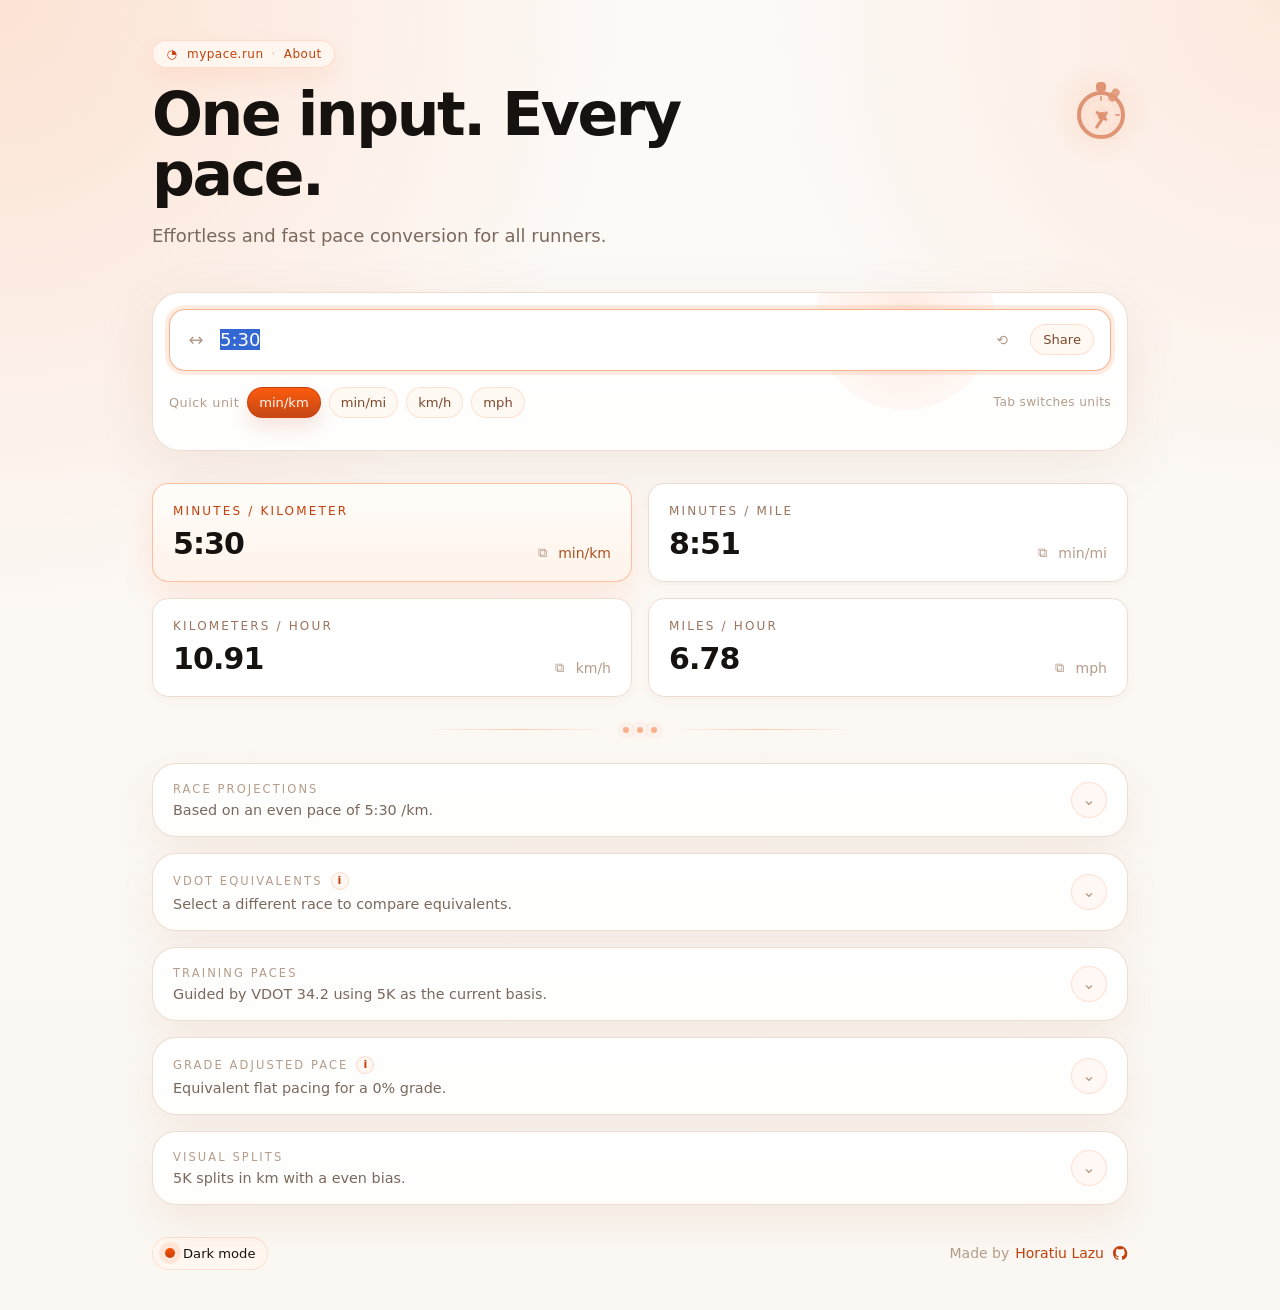
==== commit f809e86f: "Add tooltips" ====
--- a/index.html
+++ b/index.html
@@ -175,7 +175,15 @@
     <details class="projection-panel vdot-panel" id="vdotPanel">
       <summary class="projection-summary">
         <div class="projection-copy">
-          <div class="projection-eyebrow">VDOT Equivalents</div>
+          <div class="projection-eyebrow-row">
+            <div class="projection-eyebrow">VDOT Equivalents</div>
+            <div class="tooltip-wrap">
+              <button class="tooltip-trigger" type="button" aria-label="Explain VDOT equivalents" data-tooltip-trigger aria-expanded="false">i</button>
+              <div class="tooltip-bubble" role="tooltip">
+                VDOT is a Daniels-style fitness estimate derived from a race result. Selecting a race treats your current pace as that race effort, then back-solves equivalent performances for the others.
+              </div>
+            </div>
+          </div>
           <div class="projection-subtitle" id="vdotSubtitle">Choose a race below to treat the current input as that race pace.</div>
         </div>
         <span class="panel-chevron" aria-hidden="true">⌄</span>
@@ -201,7 +209,15 @@
     <details class="projection-panel vdot-panel" id="gapPanel">
       <summary class="projection-summary">
         <div class="projection-copy">
-          <div class="projection-eyebrow">Grade Adjusted Pace</div>
+          <div class="projection-eyebrow-row">
+            <div class="projection-eyebrow">Grade Adjusted Pace</div>
+            <div class="tooltip-wrap">
+              <button class="tooltip-trigger" type="button" aria-label="Explain grade adjusted pace" data-tooltip-trigger aria-expanded="false">i</button>
+              <div class="tooltip-bubble" role="tooltip">
+                GAP estimates what your effort on an uphill or downhill grade would feel like on flat ground. It is best used as a practical training comparison, not a perfect physiological model.
+              </div>
+            </div>
+          </div>
           <div class="projection-subtitle" id="gapSubtitle">Adjust the grade to see the equivalent flat pace across units.</div>
         </div>
         <span class="panel-chevron" aria-hidden="true">⌄</span>
@@ -232,7 +248,15 @@
           <div class="toggle-row" id="splitToggleRow"></div>
           <label class="slider-control">
             <div class="slider-header">
-              <span>Split Bias</span>
+              <span class="slider-label-row">
+                <span>Split Bias</span>
+                <span class="tooltip-wrap">
+                  <button class="tooltip-trigger" type="button" aria-label="Explain split bias" data-tooltip-trigger aria-expanded="false">i</button>
+                  <span class="tooltip-bubble" role="tooltip">
+                    Negative bias means faster later splits. Positive bias means faster early splits. The total race time stays the same while the split distribution shifts.
+                  </span>
+                </span>
+              </span>
               <span id="splitBiasValue">Even</span>
             </div>
             <input id="splitBiasInput" class="slider-range" type="range" min="-20" max="20" step="1" value="0" />
--- a/styles/index.css
+++ b/styles/index.css
@@ -509,7 +509,7 @@
     .recent-chip:hover {
       background: rgba(255, 241, 231, 0.96);
       transform: translateY(-1px);
-      border-color: rgba(252, 82, 0, 0.2);
+      border-color: rgba(252, 82, 0, 0.18);
     }
 
     .recent-clear {
@@ -928,11 +928,104 @@
       gap: 6px;
     }
 
+    .projection-eyebrow-row,
+    .slider-label-row {
+      display: inline-flex;
+      align-items: center;
+      gap: 8px;
+      min-width: 0;
+    }
+
     .projection-eyebrow {
       font-size: 0.72rem;
       text-transform: uppercase;
       letter-spacing: 0.18em;
       color: var(--muted-light);
+    }
+
+    .tooltip-wrap {
+      position: relative;
+      display: inline-flex;
+      align-items: center;
+      flex-shrink: 0;
+    }
+
+    .tooltip-trigger {
+      width: 18px;
+      height: 18px;
+      border: 1px solid rgba(252, 82, 0, 0.18);
+      border-radius: 999px;
+      background: rgba(255, 247, 240, 0.92);
+      color: var(--accent-strong);
+      font-size: 0.7rem;
+      font-weight: 700;
+      line-height: 1;
+      display: inline-flex;
+      align-items: center;
+      justify-content: center;
+      cursor: pointer;
+      transition: background 0.15s ease, border-color 0.15s ease, transform 0.15s ease, box-shadow 0.15s ease;
+    }
+
+    .tooltip-trigger:hover,
+    .tooltip-wrap.is-open .tooltip-trigger,
+    .tooltip-trigger:focus-visible {
+      background: rgba(255, 236, 224, 0.98);
+      border-color: rgba(252, 82, 0, 0.3);
+      box-shadow: 0 10px 20px rgba(252, 82, 0, 0.08);
+      outline: none;
+      transform: translateY(-1px);
+    }
+
+    .tooltip-bubble {
+      position: absolute;
+      top: calc(100% + 10px);
+      left: 50%;
+      width: min(280px, calc(100vw - 40px));
+      padding: 11px 12px;
+      border-radius: 14px;
+      border: 1px solid rgba(252, 82, 0, 0.14);
+      background: rgba(255, 252, 248, 0.98);
+      color: #7a685d;
+      font-size: 0.79rem;
+      line-height: 1.5;
+      box-shadow: 0 18px 34px rgba(143, 63, 18, 0.1);
+      backdrop-filter: blur(12px);
+      opacity: 0;
+      visibility: hidden;
+      transform: translateX(-50%) translateY(-4px);
+      transition: opacity 0.16s ease, transform 0.16s ease, visibility 0.16s ease;
+      z-index: 12;
+      text-transform: none;
+      letter-spacing: normal;
+      pointer-events: none;
+    }
+
+    .tooltip-bubble::before {
+      content: "";
+      position: absolute;
+      top: -6px;
+      left: 50%;
+      width: 12px;
+      height: 12px;
+      background: rgba(255, 252, 248, 0.98);
+      border-left: 1px solid rgba(252, 82, 0, 0.14);
+      border-top: 1px solid rgba(252, 82, 0, 0.14);
+      transform: translateX(-50%) rotate(45deg);
+    }
+
+    .tooltip-wrap:hover .tooltip-bubble,
+    .tooltip-wrap:focus-within .tooltip-bubble,
+    .tooltip-wrap.is-open .tooltip-bubble {
+      opacity: 1;
+      visibility: visible;
+      transform: translateX(-50%) translateY(0);
+      pointer-events: auto;
+    }
+
+    .projection-panel.has-tooltip-open {
+      overflow: visible;
+      z-index: 6;
     }
 
     .projection-subtitle {
@@ -1271,6 +1364,33 @@
     html[data-theme="dark"] .toggle-btn.is-active,
     html[data-theme="dark"] .toggle-btn.is-active span {
       color: #0f2744;
+    }
+
+    html[data-theme="dark"] .tooltip-trigger {
+      border-color: rgba(245, 158, 11, 0.22);
+      background: rgba(20, 34, 55, 0.92);
+      color: #f6b34d;
+    }
+
+    html[data-theme="dark"] .tooltip-trigger:hover,
+    html[data-theme="dark"] .tooltip-wrap.is-open .tooltip-trigger,
+    html[data-theme="dark"] .tooltip-trigger:focus-visible {
+      background: rgba(28, 46, 74, 0.98);
+      border-color: rgba(245, 158, 11, 0.36);
+      box-shadow: 0 12px 24px rgba(0, 5, 18, 0.28);
+    }
+
+    html[data-theme="dark"] .tooltip-bubble {
+      border-color: rgba(130, 192, 255, 0.14);
+      background: rgba(13, 24, 41, 0.98);
+      color: #b9cbe3;
+      box-shadow: 0 18px 34px rgba(0, 5, 18, 0.34);
+    }
+
+    html[data-theme="dark"] .tooltip-bubble::before {
+      background: rgba(13, 24, 41, 0.98);
+      border-left-color: rgba(130, 192, 255, 0.14);
+      border-top-color: rgba(130, 192, 255, 0.14);
     }
 
     .table-wrap {
@@ -1476,6 +1596,23 @@
       .projection-summary {
         align-items: flex-start;
       }
+
+      .tooltip-bubble {
+        left: 0;
+        transform: translateX(0) translateY(-4px);
+      }
+
+      .tooltip-bubble::before {
+        left: 14px;
+        top: -6px;
+        transform: rotate(45deg);
+      }
+
+      .tooltip-wrap:hover .tooltip-bubble,
+      .tooltip-wrap:focus-within .tooltip-bubble,
+      .tooltip-wrap.is-open .tooltip-bubble {
+        transform: translateX(0) translateY(0);
+      }
     }
 
     @media (min-width: 901px) {
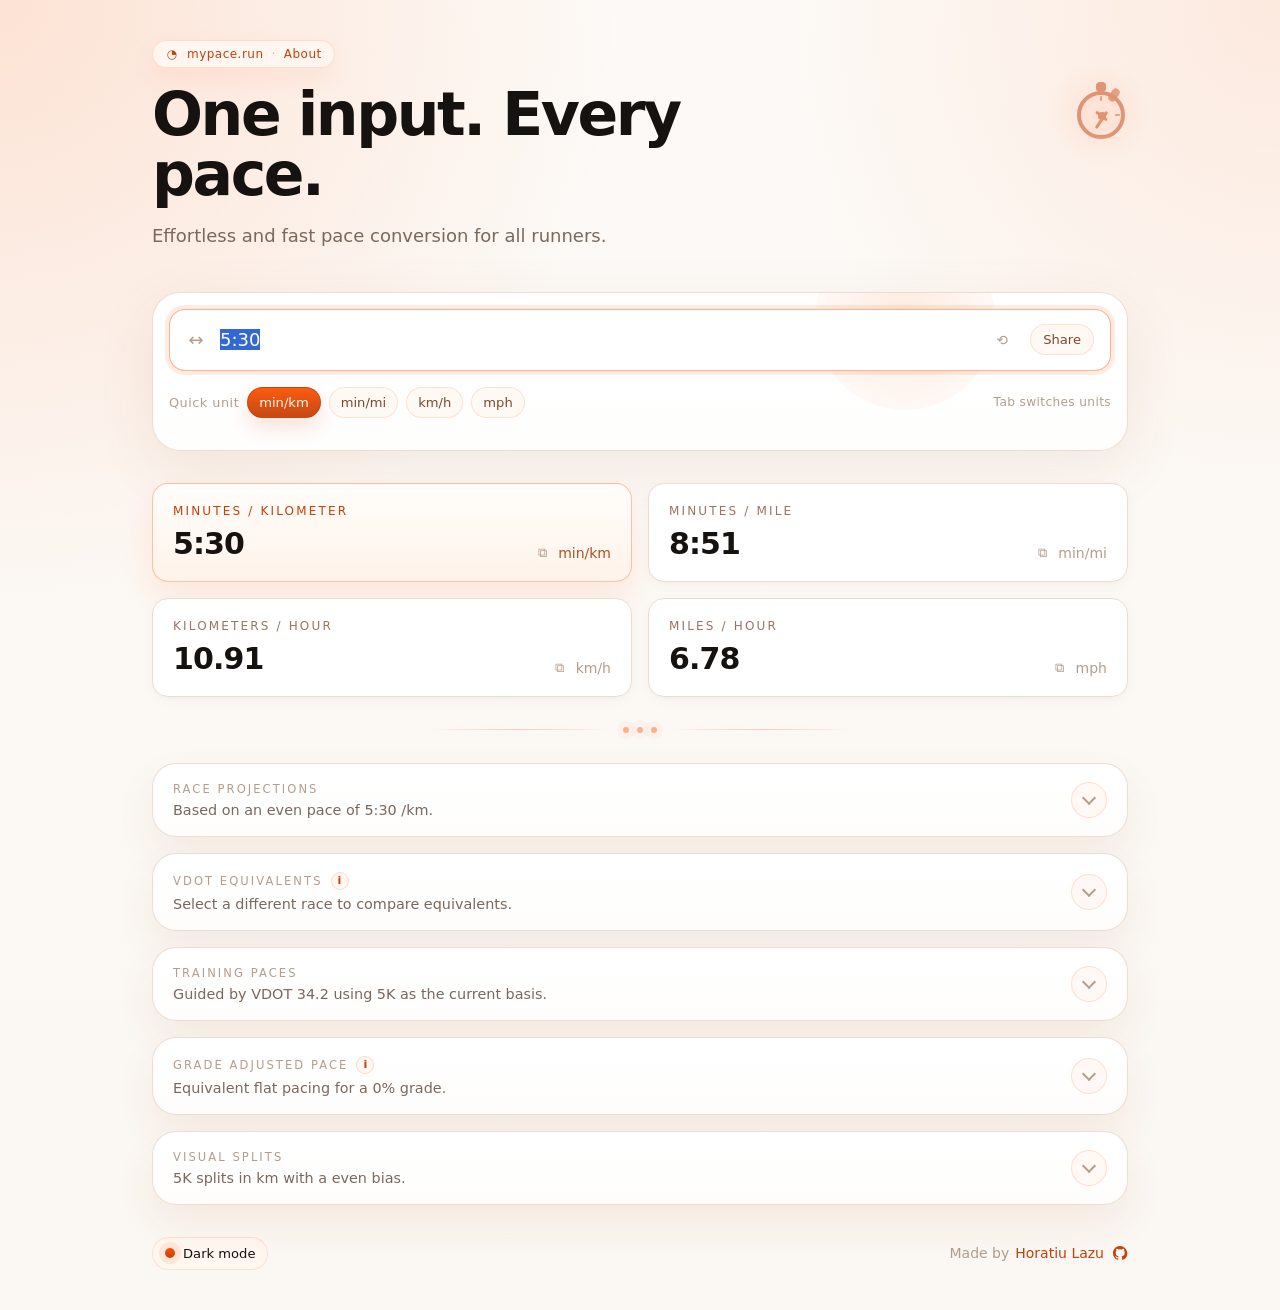
==== commit d12d3b72: "Fix misaligned down arrow" ====
--- a/index.html
+++ b/index.html
@@ -4,20 +4,36 @@
   <meta charset="UTF-8" />
   <meta name="viewport" content="width=device-width, initial-scale=1.0" />
   <link rel="icon" href="icon.svg" type="image/svg+xml" />
-  <link rel="apple-touch-icon" href="icon.svg" />
+  <link rel="apple-touch-icon" href="icon-192.png" />
+  <link rel="manifest" href="manifest.webmanifest" />
   <title>mypace.run | Fast, Simple Pace, VDOT, GAP, Splits</title>
   <meta name="description" content="mypace.run is a fast, simple running pace converter with minimal clicks. Instantly calculate min/km, min/mi, km/h, mph, race predictions, VDOT equivalents, grade-adjusted pace, and visual splits." />
   <meta name="keywords" content="mypace.run, running pace converter, pace calculator, vdot calculator, grade adjusted pace, race splits calculator, running speed converter, 5k pace calculator, marathon pace calculator" />
   <meta name="robots" content="index, follow" />
   <meta name="theme-color" content="#fafafa" />
   <meta name="application-name" content="mypace.run" />
+  <meta name="mobile-web-app-capable" content="yes" />
+  <meta name="apple-mobile-web-app-capable" content="yes" />
+  <meta name="apple-mobile-web-app-title" content="mypace.run" />
+  <meta name="apple-mobile-web-app-status-bar-style" content="default" />
+  <link rel="canonical" href="https://mypace.run/" />
   <meta property="og:type" content="website" />
+  <meta property="og:url" content="https://mypace.run/" />
   <meta property="og:title" content="mypace.run | Fast, Simple Pace, VDOT, GAP, Splits" />
   <meta property="og:description" content="mypace.run is a fast, simple running tool with minimal clicks for pace conversion, race predictions, VDOT, grade-adjusted pace, and split tables." />
   <meta property="og:site_name" content="mypace.run" />
-  <meta name="twitter:card" content="summary" />
+  <meta property="og:image" content="https://mypace.run/social-preview.png" />
+  <meta property="og:image:secure_url" content="https://mypace.run/social-preview.png" />
+  <meta property="og:image:type" content="image/png" />
+  <meta property="og:image:width" content="1200" />
+  <meta property="og:image:height" content="630" />
+  <meta property="og:image:alt" content="mypace.run preview showing a sleek running pace converter with race tools." />
+  <meta name="twitter:card" content="summary_large_image" />
+  <meta name="twitter:url" content="https://mypace.run/" />
   <meta name="twitter:title" content="mypace.run | Fast, Simple Pace, VDOT, GAP, Splits" />
   <meta name="twitter:description" content="mypace.run is a fast, simple running pace site with minimal clicks for conversions, race predictions, VDOT, grade-adjusted pace, and splits." />
+  <meta name="twitter:image" content="https://mypace.run/social-preview.png" />
+  <meta name="twitter:image:alt" content="mypace.run preview showing a sleek running pace converter with race tools." />
   <script async src="https://www.googletagmanager.com/gtag/js?id=G-VDV3MJDH3T"></script>
   <script>
     window.dataLayer = window.dataLayer || [];
@@ -94,6 +110,13 @@
           </div>
 
           <div class="helper" id="helperText"></div>
+          <div class="prefill-tip" id="prefillTip" aria-live="polite" hidden>
+            <div class="prefill-tip-copy">
+              <span class="prefill-tip-eyebrow">Tip</span>
+              <span class="prefill-tip-text">Open <strong>mypace.run?5:30</strong> to preload the converter instantly.</span>
+            </div>
+            <button class="prefill-tip-close" id="prefillTipClose" type="button" aria-label="Dismiss shortcut tip">×</button>
+          </div>
           <div class="recent-wrap" id="recentWrap"></div>
         </div>
       </div>
@@ -165,7 +188,7 @@
           <div class="projection-eyebrow">Race Projections</div>
           <div class="projection-subtitle" id="projectionSubtitle">Expand to see 5K, 10K, half-marathon, and marathon estimates.</div>
         </div>
-        <span class="panel-chevron" aria-hidden="true">⌄</span>
+        <span class="panel-chevron" aria-hidden="true"></span>
       </summary>
       <div class="projection-content" id="projectionContent">
         <div class="projection-empty" id="projectionEmpty">Enter a valid pace or speed to generate projected race times.</div>
@@ -186,7 +209,7 @@
           </div>
           <div class="projection-subtitle" id="vdotSubtitle">Choose a race below to treat the current input as that race pace.</div>
         </div>
-        <span class="panel-chevron" aria-hidden="true">⌄</span>
+        <span class="panel-chevron" aria-hidden="true"></span>
       </summary>
       <div class="projection-content" id="vdotContent">
         <div class="projection-empty">Enter a valid pace or speed to unlock VDOT equivalents.</div>
@@ -199,7 +222,7 @@
           <div class="projection-eyebrow">Training Paces</div>
           <div class="projection-subtitle" id="trainingSubtitle">VDOT-based training pace bands for everyday workouts.</div>
         </div>
-        <span class="panel-chevron" aria-hidden="true">⌄</span>
+        <span class="panel-chevron" aria-hidden="true"></span>
       </summary>
       <div class="section-body" id="trainingContent">
         <div class="projection-empty">Enter a valid pace or speed to unlock training paces.</div>
@@ -220,7 +243,7 @@
           </div>
           <div class="projection-subtitle" id="gapSubtitle">Adjust the grade to see the equivalent flat pace across units.</div>
         </div>
-        <span class="panel-chevron" aria-hidden="true">⌄</span>
+        <span class="panel-chevron" aria-hidden="true"></span>
       </summary>
       <div class="section-body">
         <div class="table-toolbar">
@@ -241,7 +264,7 @@
           <div class="projection-eyebrow">Visual Splits</div>
           <div class="projection-subtitle" id="splitsSubtitle">Choose a distance to view consistent split breakdowns.</div>
         </div>
-        <span class="panel-chevron" aria-hidden="true">⌄</span>
+        <span class="panel-chevron" aria-hidden="true"></span>
       </summary>
       <div class="section-body">
         <div class="table-toolbar">
--- a/styles/index.css
+++ b/styles/index.css
@@ -477,6 +477,86 @@
       color: var(--muted);
     }
 
+    .prefill-tip {
+      display: none;
+      align-items: center;
+      justify-content: space-between;
+      gap: 10px;
+      padding: 8px 10px;
+      border-radius: 14px;
+      border: 1px solid rgba(252, 82, 0, 0.12);
+      background: rgba(255, 250, 246, 0.92);
+      color: var(--muted);
+      box-shadow: 0 12px 22px rgba(143, 63, 18, 0.06);
+      backdrop-filter: blur(10px);
+      opacity: 0;
+      transform: translateY(6px);
+      transition: opacity 0.28s ease, transform 0.28s ease;
+    }
+
+    .prefill-tip[hidden] {
+      display: none !important;
+    }
+
+    .prefill-tip.is-visible {
+      opacity: 1;
+      transform: translateY(0);
+    }
+
+    .prefill-tip.is-hiding {
+      opacity: 0;
+      transform: translateY(-4px);
+    }
+
+    .prefill-tip-copy {
+      display: inline-flex;
+      align-items: center;
+      gap: 8px;
+      min-width: 0;
+      flex-wrap: wrap;
+    }
+
+    .prefill-tip-eyebrow {
+      font-size: 0.66rem;
+      text-transform: uppercase;
+      letter-spacing: 0.16em;
+      color: var(--accent-strong);
+      white-space: nowrap;
+    }
+
+    .prefill-tip-text {
+      font-size: 0.79rem;
+      line-height: 1.35;
+      color: var(--muted);
+    }
+
+    .prefill-tip-text strong {
+      color: var(--accent-strong);
+      font-weight: 600;
+    }
+
+    .prefill-tip-close {
+      width: 24px;
+      height: 24px;
+      border: 0;
+      border-radius: 999px;
+      background: transparent;
+      color: var(--muted-light);
+      cursor: pointer;
+      font-size: 0.95rem;
+      line-height: 1;
+      display: inline-flex;
+      align-items: center;
+      justify-content: center;
+      flex-shrink: 0;
+      transition: background 0.15s ease, color 0.15s ease;
+    }
+
+    .prefill-tip-close:hover {
+      background: rgba(252, 82, 0, 0.08);
+      color: var(--accent-strong);
+    }
+
     .recent-wrap {
       display: flex;
       flex-wrap: wrap;
@@ -854,6 +934,22 @@
 
     html[data-theme="dark"] .result-card.is-active-unit .result-suffix {
       color: #f2c47a;
+    }
+
+    html[data-theme="dark"] .prefill-tip {
+      border-color: rgba(130, 192, 255, 0.14);
+      background: rgba(12, 23, 40, 0.92);
+      box-shadow: 0 16px 30px rgba(0, 5, 18, 0.22);
+    }
+
+    html[data-theme="dark"] .prefill-tip-eyebrow,
+    html[data-theme="dark"] .prefill-tip-text strong {
+      color: #f6b34d;
+    }
+
+    html[data-theme="dark"] .prefill-tip-close:hover {
+      background: rgba(245, 158, 11, 0.1);
+      color: #f6b34d;
     }
 
     .result-label {
@@ -1036,10 +1132,24 @@
     .panel-chevron {
       width: 36px;
       height: 36px;
+      display: inline-flex;
+      align-items: center;
+      justify-content: center;
+      position: relative;
       border-radius: 999px;
       border: 1px solid rgba(252, 82, 0, 0.14);
       background: rgba(255, 248, 243, 0.92);
       transition: transform 0.2s ease, background 0.15s ease;
+    }
+
+    .panel-chevron::before {
+      content: "";
+      width: 8px;
+      height: 8px;
+      border-right: 2px solid currentColor;
+      border-bottom: 2px solid currentColor;
+      transform: translateY(-2px) rotate(45deg);
+      transform-origin: center;
     }
 
     .projection-panel[open] .panel-chevron {
@@ -1621,5 +1731,13 @@
         align-items: center;
         gap: 6px;
       }
+
+      .prefill-tip {
+        display: flex;
+      }
+
+      .prefill-tip[hidden] {
+        display: none !important;
+      }
     }
   
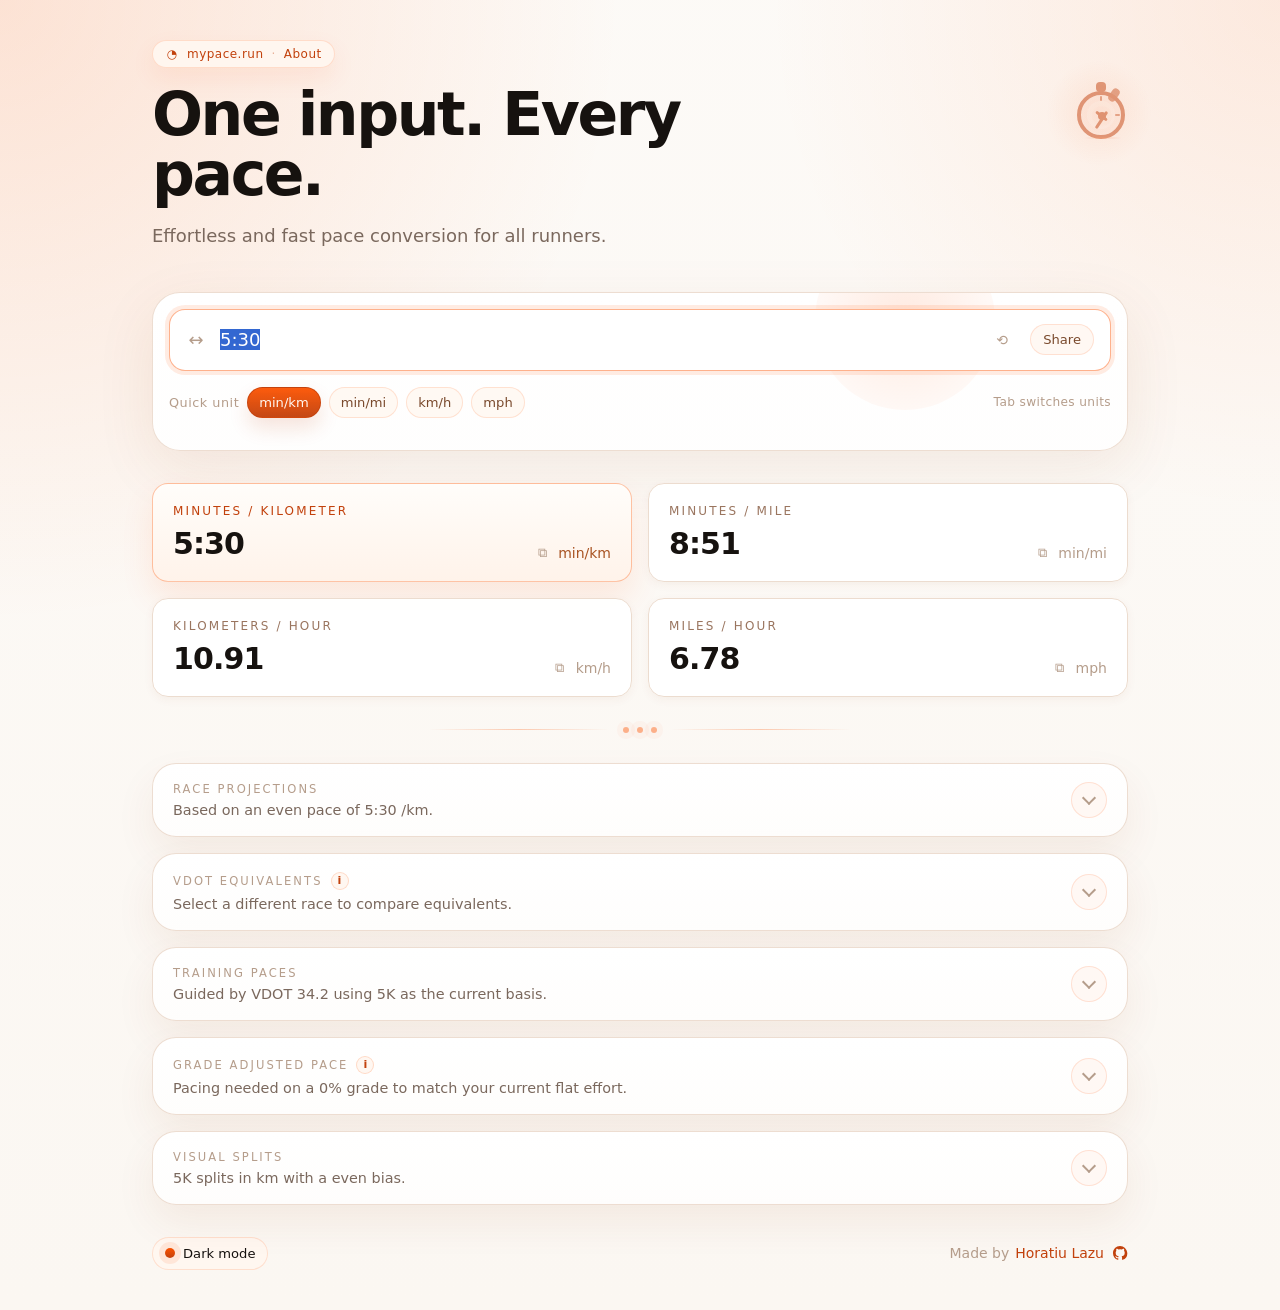
==== commit bd2b59de: "Flip logic for GAP based on Reddit feedback" ====
--- a/index.html
+++ b/index.html
@@ -237,11 +237,11 @@
             <div class="tooltip-wrap">
               <button class="tooltip-trigger" type="button" aria-label="Explain grade adjusted pace" data-tooltip-trigger aria-expanded="false">i</button>
               <div class="tooltip-bubble" role="tooltip">
-                GAP estimates what your effort on an uphill or downhill grade would feel like on flat ground. It is best used as a practical training comparison, not a perfect physiological model.
+                GAP estimates the pace you would need to run on an uphill or downhill grade to match your current flat effort. It is best used as a practical training comparison, not a perfect physiological model.
               </div>
             </div>
           </div>
-          <div class="projection-subtitle" id="gapSubtitle">Adjust the grade to see the equivalent flat pace across units.</div>
+          <div class="projection-subtitle" id="gapSubtitle">Adjust the grade to see the pace needed on that slope to match your current effort.</div>
         </div>
         <span class="panel-chevron" aria-hidden="true"></span>
       </summary>
